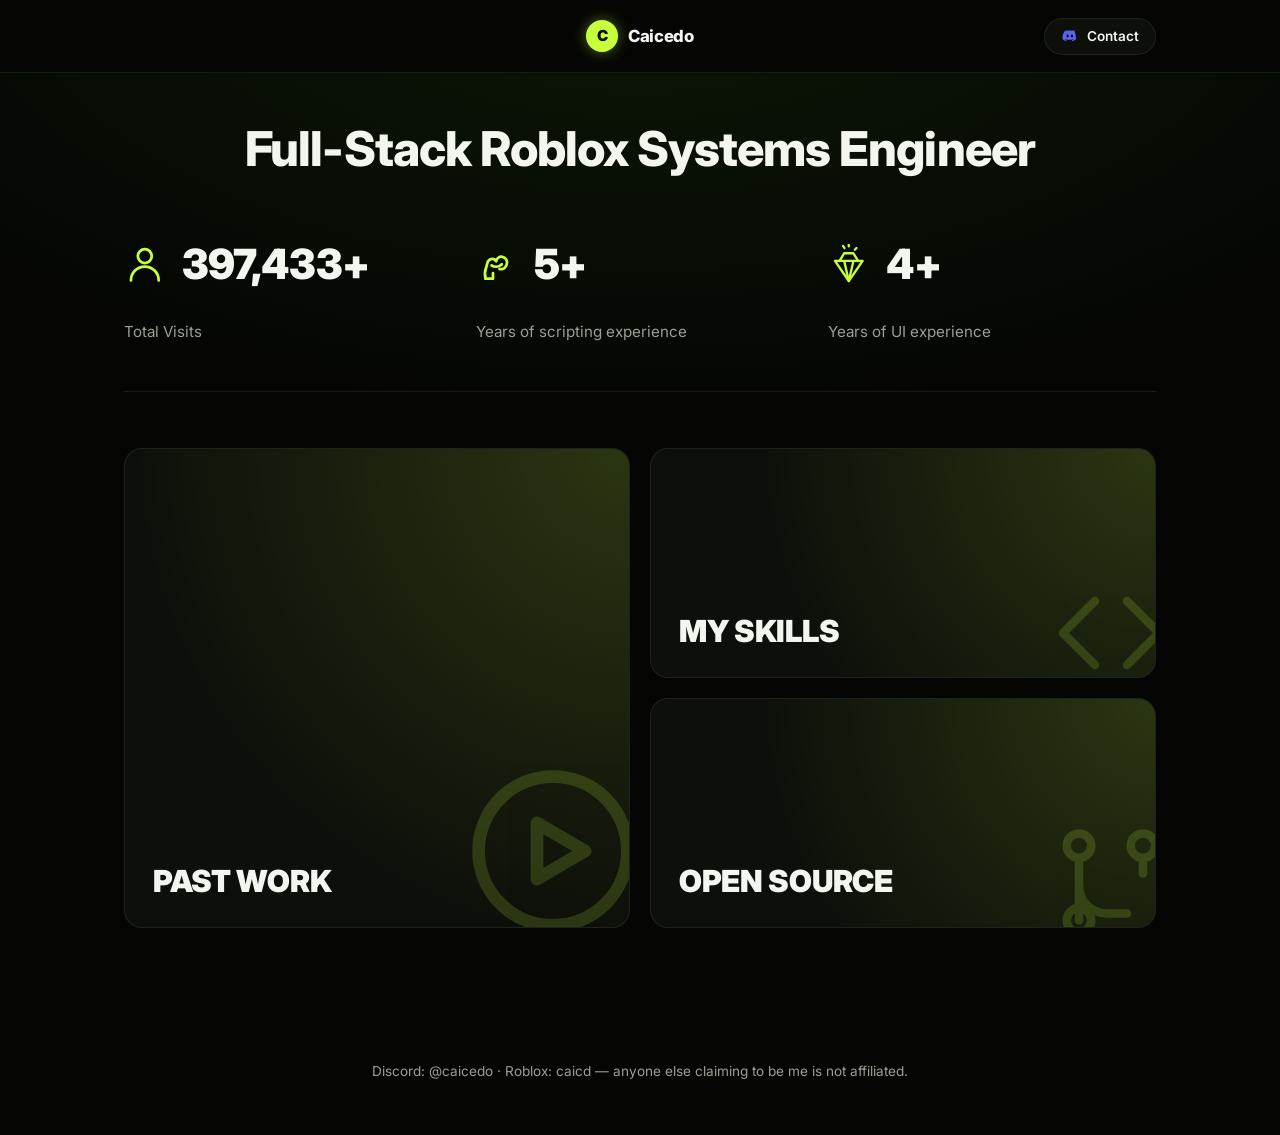
==== index.html @ bf7984fc "Initial commit: portfolio site Static site (plain HTML/CSS/JS) — home, past work, skills, and open s" ====
<!DOCTYPE html>
<html lang="en">
<head>
<meta charset="UTF-8" />
<meta name="viewport" content="width=device-width, initial-scale=1.0" />
<title>Caicedo — Full-Stack Roblox Systems Engineer</title>
<meta name="description" content="Portfolio of a Full-Stack Roblox Systems Engineer — scripting, UI/UX, and open-source roblox-ts systems." />
<link rel="preconnect" href="https://fonts.googleapis.com" />
<link rel="preconnect" href="https://fonts.gstatic.com" crossorigin />
<link href="https://fonts.googleapis.com/css2?family=Inter:wght@400;600;700;800;900&display=swap" rel="stylesheet" />
<link rel="stylesheet" href="css/style.css" />
</head>
<body>
<header class="topbar-wrap">
<div class="topbar">
	<span></span>
	<a href="index.html" class="topbar-brand">
		<span class="topbar-logo" aria-hidden="true">C</span>
		<span class="topbar-name">Caicedo</span>
	</a>
	<button class="discord-btn" data-discord="@caicedo" type="button">
		<svg viewBox="0 0 24 24" fill="currentColor" aria-hidden="true">
			<path d="M20 5.5c-1.4-.7-2.9-1.1-4.5-1.4l-.2.4c1.4.4 2.7 1 3.9 1.8-3.9-1.9-9.5-1.9-13.4 0 1.2-.8 2.5-1.4 3.9-1.8l-.2-.4C7.9 4.4 6.4 4.8 5 5.5 2.5 9.3 1.8 13 2.1 16.6c1.7 1.3 3.4 2 5 2.5l.6-1c-.9-.3-1.8-.8-2.6-1.3.2-.2.4-.3.7-.5 3.5 1.6 7.3 1.6 10.8 0 .2.2.4.3.7.5-.8.5-1.7 1-2.6 1.3l.6 1c1.6-.5 3.3-1.2 5-2.5.4-4.2-.6-7.9-2.3-11.1zM9 14.2c-.9 0-1.6-.9-1.6-1.9 0-1.1.7-1.9 1.6-1.9s1.6.9 1.6 1.9c0 1-.7 1.9-1.6 1.9zm6 0c-.9 0-1.6-.9-1.6-1.9 0-1.1.7-1.9 1.6-1.9s1.6.9 1.6 1.9c0 1-.7 1.9-1.6 1.9z" />
		</svg>
		<span>Contact</span>
		<span class="toast" role="status"></span>
	</button>
</div>
</header>

<main>
	<h1 class="hero-title">Full-Stack Roblox Systems Engineer</h1>

	<section class="stats-row" aria-label="Stats">
		<div class="stat-box">
			<div class="stat-top">
				<span class="stat-icon" aria-hidden="true">
					<svg viewBox="0 0 24 24" fill="none" stroke="currentColor" stroke-width="1.6" stroke-linecap="round" stroke-linejoin="round">
						<circle cx="12" cy="7" r="4"></circle>
						<path d="M4 21c0-4.4 3.6-8 8-8s8 3.6 8 8"></path>
					</svg>
				</span>
				<span class="stat-number" data-target="400000" data-suffix="+">0+</span>
			</div>
			<p class="stat-subtitle">Total Visits</p>
		</div>

		<div class="stat-box">
			<div class="stat-top">
				<span class="stat-icon" aria-hidden="true">
					<svg viewBox="0 0 24 24" fill="none" stroke="currentColor" stroke-width="1.6" stroke-linecap="round" stroke-linejoin="round">
						<path d="M5.5 20c-.6-2.7-.4-4.6.4-6.6.6-1.6.4-3.1 1.6-4.1 1.3-1.1 3.2-.9 4.1.5"></path>
						<path d="M11.6 9.8c.4-1.7 2-2.8 3.7-2.4 2 .4 3.1 2.5 2.4 4.5-.6 1.8-2.3 2.8-4.1 2.6"></path>
						<path d="M9 12.4c1.7 1 4.2 1 5.9-.7"></path>
						<path d="M5.5 20h4.3v-3.2"></path>
					</svg>
				</span>
				<span class="stat-number" data-target="5" data-suffix="+">0+</span>
			</div>
			<p class="stat-subtitle">Years of scripting experience</p>
		</div>

		<div class="stat-box">
			<div class="stat-top">
				<span class="stat-icon" aria-hidden="true">
					<svg viewBox="0 0 24 27" fill="none" stroke="currentColor" stroke-width="1.5" stroke-linecap="round" stroke-linejoin="round">
						<path d="M6 11l3-5h6l3 5"></path>
						<path d="M3 11h18l-9 13z"></path>
						<path d="M9 11l3 13 3-13"></path>
						<path d="M12 0v1.6"></path>
						<path d="M8.3 1.2l.9 1.4"></path>
						<path d="M17 2.6l-1.1 1.1"></path>
					</svg>
				</span>
				<span class="stat-number" data-target="4" data-suffix="+">0+</span>
			</div>
			<p class="stat-subtitle">Years of UI experience</p>
		</div>
	</section>

	<section class="bento" aria-label="Sections">
		<a href="past-work.html" class="bento-cell bento-left">
			<span class="bento-icon" aria-hidden="true">
				<svg viewBox="0 0 24 24" fill="none" stroke="currentColor" stroke-width="1.6" stroke-linecap="round" stroke-linejoin="round">
					<circle cx="12" cy="12" r="9.3"></circle>
					<path d="M10 8.5l6 3.5-6 3.5v-7z"></path>
				</svg>
			</span>
			<span class="bento-body"><span class="bento-title">Past Work</span></span>
		</a>
		<a href="skills.html" class="bento-cell bento-top-right">
			<span class="bento-icon" aria-hidden="true">
				<svg viewBox="0 0 24 24" fill="none" stroke="currentColor" stroke-width="1.6" stroke-linecap="round" stroke-linejoin="round">
					<path d="M9 6L3 12l6 6"></path>
					<path d="M15 6l6 6-6 6"></path>
				</svg>
			</span>
			<span class="bento-body"><span class="bento-title">My Skills</span></span>
		</a>
		<a href="open-source.html" class="bento-cell bento-bottom-right">
			<span class="bento-icon" aria-hidden="true">
				<svg viewBox="0 0 24 24" fill="none" stroke="currentColor" stroke-width="1.6" stroke-linecap="round" stroke-linejoin="round">
					<circle cx="6" cy="5" r="2.3"></circle>
					<circle cx="6" cy="19" r="2.3"></circle>
					<circle cx="18" cy="5" r="2.3"></circle>
					<path d="M6 7.3V19"></path>
					<path d="M6 12.5c0 2.9 2.3 5.2 5.2 5.2H15"></path>
					<path d="M18 7.3v2.9"></path>
				</svg>
			</span>
			<span class="bento-body"><span class="bento-title">Open Source</span></span>
		</a>
	</section>
</main>

<footer class="site-footer">
	<p>Discord: @caicedo · Roblox: caicd — anyone else claiming to be me is not affiliated.</p>
</footer>

<script src="js/main.js"></script>
</body>
</html>
---- css/style.css ----
:root {
	/* Acid-green-on-black identity — deep black base, one loud lime accent. */
	--bg: #050603;
	--bg-alt: #0d100a;
	--bg-alt-2: #151a0f;
	--border: rgba(255, 255, 255, 0.08);
	--text: #f3f5ef;
	--muted: #98a094;
	--accent-rgb: 200, 255, 61;
	--accent: rgb(var(--accent-rgb));
	--accent-soft: rgba(var(--accent-rgb), 0.12);
	--on-accent: #0a0f02;
	--radius: 18px;
	--max-width: 1080px;
}

* {
	box-sizing: border-box;
}

body {
	margin: 0;
	/* Lowkey ambient glow — a dark green fading into the black, not the bright accent. */
	background: radial-gradient(ellipse 1400px 700px at 50% -5%, rgba(16, 36, 10, 0.6), transparent 65%), var(--bg);
	background-attachment: fixed;
	color: var(--text);
	font-family: "Inter", -apple-system, BlinkMacSystemFont, "Segoe UI", Roboto, sans-serif;
	line-height: 1.5;
	-webkit-font-smoothing: antialiased;
}

a {
	color: inherit;
}

img,
svg {
	display: block;
}

button {
	font-family: inherit;
}

/* ---------- Header (sticky — stays visible while scrolling) ---------- */

.topbar-wrap {
	position: sticky;
	top: 0;
	z-index: 100;
	background: var(--bg);
	border-bottom: 1px solid var(--border);
}

.topbar {
	display: grid;
	grid-template-columns: 1fr auto 1fr;
	align-items: center;
	max-width: var(--max-width);
	margin: 0 auto;
	padding: 1.1rem 1.5rem;
	gap: 1rem;
}

.topbar-home {
	justify-self: start;
	display: inline-flex;
	align-items: center;
	gap: 0.4rem;
	text-decoration: none;
	color: var(--muted);
	font-weight: 600;
	font-size: 0.9rem;
	padding: 0.5rem 0.9rem;
	border: 1px solid var(--border);
	border-radius: 999px;
	transition: color 0.15s ease, border-color 0.15s ease;
}

.topbar-home:hover {
	color: var(--text);
	border-color: var(--accent);
}

.topbar-home svg {
	width: 1rem;
	height: 1rem;
}

.topbar-brand {
	justify-self: center;
	display: inline-flex;
	align-items: center;
	gap: 0.6rem;
	text-decoration: none;
}

.topbar-logo {
	width: 2rem;
	height: 2rem;
	border-radius: 50%;
	background: var(--accent);
	color: var(--on-accent);
	display: flex;
	align-items: center;
	justify-content: center;
	font-weight: 900;
	font-size: 0.95rem;
	flex-shrink: 0;
	box-shadow: 0 0 14px rgba(var(--accent-rgb), 0.4);
}

.topbar-name {
	font-weight: 800;
	font-size: 1.05rem;
	letter-spacing: -0.02em;
	white-space: nowrap;
}

.discord-btn {
	justify-self: end;
	display: inline-flex;
	align-items: center;
	gap: 0.5rem;
	background: var(--bg-alt);
	border: 1px solid var(--border);
	color: var(--text);
	padding: 0.55rem 1rem;
	border-radius: 999px;
	cursor: pointer;
	font-weight: 600;
	font-size: 0.85rem;
	transition: border-color 0.15s ease, background 0.15s ease;
	position: relative;
}

.discord-btn:hover {
	border-color: #5865f2;
	background: var(--bg-alt-2);
}

.discord-btn svg {
	width: 1.1rem;
	height: 1.1rem;
	color: #5865f2;
}

.discord-btn .toast {
	position: absolute;
	top: calc(100% + 0.6rem);
	right: 0;
	background: var(--text);
	color: var(--bg);
	font-size: 0.78rem;
	font-weight: 600;
	padding: 0.45rem 0.75rem;
	border-radius: 8px;
	white-space: nowrap;
	opacity: 0;
	pointer-events: none;
	transform: translateY(-4px);
	transition: opacity 0.15s ease, transform 0.15s ease;
}

.discord-btn .toast.show {
	opacity: 1;
	transform: translateY(0);
}

main {
	max-width: var(--max-width);
	margin: 0 auto;
	padding: 1.5rem 1.5rem 5rem;
}

/* ---------- Hero ---------- */

.hero-title {
	text-align: center;
	font-size: clamp(1.8rem, 4.5vw, 3rem);
	font-weight: 800;
	letter-spacing: -0.02em;
	margin: 1rem 0 3rem;
}

.page-title {
	text-align: center;
	font-size: clamp(1.6rem, 4vw, 2.4rem);
	font-weight: 800;
	letter-spacing: -0.02em;
	margin: 1rem 0 0.75rem;
}

.page-intro {
	text-align: center;
	color: var(--muted);
	max-width: 640px;
	margin: 0 auto 3rem;
}

/* ---------- Stat row (no cards — icon/number/subtitle sit directly on the bg) ---------- */

.stats-row {
	display: flex;
	justify-content: space-between;
	gap: 1.5rem;
	margin-bottom: 3.5rem;
	padding-bottom: 2rem;
	border-bottom: 1px solid var(--border);
}

.stat-box {
	flex: 1;
	display: flex;
	flex-direction: column;
	gap: 0.6rem;
	min-width: 0;
}

.stat-top {
	display: flex;
	align-items: center;
	gap: clamp(0.35rem, 2vw, 1rem);
	min-width: 0;
}

.stat-icon {
	color: var(--accent);
	width: clamp(1.8rem, 5vw, 2.6rem);
	height: clamp(1.8rem, 5vw, 2.6rem);
	flex-shrink: 0;
}

.stat-icon svg {
	width: 100%;
	height: 100%;
}

.stat-number {
	font-weight: 900;
	font-size: clamp(1.1rem, 5vw, 2.6rem);
	letter-spacing: -0.02em;
	white-space: nowrap;
	min-width: 0;
}

.stat-subtitle {
	color: var(--muted);
	font-size: clamp(0.75rem, 2vw, 0.95rem);
}

/* ---------- Bento nav grid ---------- */

.bento {
	display: grid;
	grid-template-columns: 1fr 1fr;
	grid-template-rows: 1fr 1fr;
	gap: 1.25rem;
	height: min(60vh, 480px);
}

.bento-cell {
	display: flex;
	flex-direction: column;
	justify-content: flex-end;
	background: var(--bg-alt);
	border: 1px solid var(--border);
	border-radius: var(--radius);
	padding: 1.75rem;
	text-decoration: none;
	color: inherit;
	position: relative;
	overflow: hidden;
	transition: border-color 0.15s ease, transform 0.15s ease, background 0.15s ease;
}

.bento-cell::before {
	content: "";
	position: absolute;
	inset: -30%;
	background: radial-gradient(circle at 82% 18%, rgba(var(--accent-rgb), 0.16), transparent 55%);
	pointer-events: none;
}

.bento-cell:hover {
	border-color: var(--accent);
	background: var(--bg-alt-2);
	transform: translateY(-2px);
}

/* Large decorative glyph, layered low-opacity behind the title — stands in for
   real artwork until photos/GIFs are added. */
.bento-icon {
	position: absolute;
	right: -1.25rem;
	bottom: -1.25rem;
	width: 8rem;
	height: 8rem;
	color: var(--accent);
	opacity: 0.16;
	transition: opacity 0.2s ease, transform 0.2s ease;
	pointer-events: none;
}

.bento-icon svg {
	width: 100%;
	height: 100%;
}

.bento-cell:hover .bento-icon {
	opacity: 0.3;
	transform: scale(1.06) rotate(-4deg);
}

.bento-left .bento-icon {
	width: 12rem;
	height: 12rem;
}

.bento-body {
	position: relative;
	z-index: 1;
}

.bento-left {
	grid-column: 1;
	grid-row: 1 / span 2;
}

.bento-top-right {
	grid-column: 2;
	grid-row: 1;
}

.bento-bottom-right {
	grid-column: 2;
	grid-row: 2;
}

.bento-title {
	font-weight: 900;
	font-size: clamp(1.3rem, 2.6vw, 1.9rem);
	letter-spacing: -0.01em;
	text-transform: uppercase;
	line-height: 1.15;
}

/* ---------- Buttons ---------- */

.btn-row {
	display: flex;
	justify-content: center;
	gap: 1rem;
	flex-wrap: wrap;
}

.btn {
	display: inline-flex;
	align-items: center;
	gap: 0.5rem;
	padding: 0.85rem 1.6rem;
	border-radius: 999px;
	border: 1px solid var(--border);
	background: var(--bg-alt);
	color: var(--text);
	text-decoration: none;
	font-weight: 600;
	font-size: 0.95rem;
	transition: border-color 0.15s ease, background 0.15s ease, transform 0.15s ease;
}

.btn:hover {
	border-color: var(--accent);
	background: var(--bg-alt-2);
	transform: translateY(-1px);
}

.btn-accent {
	background: var(--accent);
	color: var(--on-accent);
	border-color: var(--accent);
}

.btn-accent:hover {
	filter: brightness(0.88);
	box-shadow: 0 0 20px rgba(var(--accent-rgb), 0.35);
}

/* ---------- Disclaimer banner (past work) ---------- */

.disclaimer {
	display: flex;
	align-items: center;
	justify-content: space-between;
	gap: 1.5rem;
	flex-wrap: wrap;
	background: var(--accent-soft);
	border: 1px solid rgba(var(--accent-rgb), 0.25);
	border-radius: var(--radius);
	padding: 1.1rem 1.1rem 1.1rem 1.5rem;
	margin-bottom: 3rem;
}

.disclaimer p {
	margin: 0;
	color: var(--text);
}

.disclaimer-actions {
	display: flex;
	align-items: center;
	gap: 0.75rem;
	flex-shrink: 0;
}

.disclaimer-close {
	appearance: none;
	background: transparent;
	border: 1px solid transparent;
	color: var(--muted);
	width: 2rem;
	height: 2rem;
	border-radius: 50%;
	font-size: 1.1rem;
	line-height: 1;
	cursor: pointer;
	transition: color 0.15s ease, border-color 0.15s ease;
}

.disclaimer-close:hover {
	color: var(--text);
	border-color: var(--border);
}

.disclaimer.hidden {
	display: none;
}

/* ---------- Video embeds (past work) ---------- */

.video-frame {
	position: relative;
	flex: 0 0 42%;
	aspect-ratio: 16 / 9;
	background: #000;
	border-radius: 12px;
	overflow: hidden;
}

.video-frame iframe {
	position: absolute;
	inset: 0;
	width: 100%;
	height: 100%;
	border: 0;
}

/* Smaller, denser grid for lower-priority video demos. */
.video-compact-grid {
	display: grid;
	grid-template-columns: repeat(3, 1fr);
	gap: 1.25rem;
	margin-bottom: 3.5rem;
}

.video-compact-card {
	background: var(--bg-alt);
	border: 1px solid var(--border);
	border-radius: var(--radius);
	overflow: hidden;
}

.video-compact-card .video-frame {
	flex-basis: auto;
	border-radius: 0;
}

.video-compact-meta {
	padding: 1rem 1.1rem 1.2rem;
}

.video-compact-meta h3 {
	margin: 0 0 0.35rem;
	font-size: 0.98rem;
	font-weight: 700;
}

.video-compact-meta p {
	margin: 0;
	color: var(--muted);
	font-size: 0.85rem;
}

/* ---------- Skill cards ---------- */

.skill-grid {
	display: grid;
	grid-template-columns: repeat(3, 1fr);
	gap: 1.5rem;
	margin-bottom: 3.5rem;
}

.skill-card {
	background: var(--bg-alt);
	border: 1px solid var(--border);
	border-radius: var(--radius);
	padding: 1.75rem;
	transition: border-color 0.15s ease, background 0.15s ease, transform 0.15s ease;
}

.skill-card:hover {
	border-color: var(--accent);
	background: var(--bg-alt-2);
	transform: translateY(-2px);
}

.skill-card .skill-emoji {
	font-size: 1.6rem;
	margin-bottom: 0.5rem;
}

.skill-card h2 {
	font-size: 1.15rem;
	margin: 0 0 0.35rem;
}

.skill-caption {
	color: var(--muted);
	font-size: 0.9rem;
	margin: 0 0 1.1rem;
}

.skill-card ul {
	margin: 0;
	padding-left: 1.1rem;
	color: var(--text);
	font-size: 0.92rem;
}

.skill-card li {
	margin-bottom: 0.5rem;
}

.skill-card li:last-child {
	margin-bottom: 0;
}

/* ---------- Open source project cards ---------- */

.project-card {
	display: flex;
	gap: 1.75rem;
	background: var(--bg-alt);
	border: 1px solid var(--border);
	border-radius: var(--radius);
	padding: 2rem;
	margin-bottom: 1.75rem;
}

.project-media {
	flex: 0 0 42%;
	min-width: 0;
	aspect-ratio: 16 / 9;
	align-self: center;
	object-fit: cover;
	border-radius: 12px;
	border: 1px solid var(--border);
	display: block;
}

/* Still-empty media slot (no image yet) — dashed placeholder look. */
.project-media[aria-hidden="true"] {
	border: 1px dashed var(--border);
	background: repeating-linear-gradient(
		135deg,
		rgba(255, 255, 255, 0.02),
		rgba(255, 255, 255, 0.02) 10px,
		rgba(255, 255, 255, 0.05) 10px,
		rgba(255, 255, 255, 0.05) 20px
	);
	display: flex;
	align-items: center;
	justify-content: center;
	color: var(--muted);
	font-size: 0.85rem;
	font-weight: 600;
	text-align: center;
	padding: 1rem;
}

.project-body {
	flex: 1;
	min-width: 0;
}

.project-head {
	display: flex;
	align-items: center;
	justify-content: space-between;
	gap: 1rem;
	flex-wrap: wrap;
	margin-bottom: 0.75rem;
}

.project-head h2,
.project-head h3 {
	margin: 0;
	font-size: 1.4rem;
}

.project-tags {
	display: flex;
	gap: 0.5rem;
	flex-wrap: wrap;
}

/* Tag / chip — used for project tags, video roles, and job tags. A visible pill
   (background + stroke) so it reads as a tag, not plain text. */
.tag {
	display: inline-flex;
	align-items: center;
	font-size: 0.78rem;
	font-weight: 700;
	letter-spacing: 0.01em;
	color: var(--accent);
	background: transparent;
	border: 1px solid rgba(var(--accent-rgb), 0.4);
	border-radius: 999px;
	padding: 0.3rem 0.75rem;
}

.project-desc {
	color: var(--muted);
	margin: 0 0 1.25rem;
	max-width: 65ch;
}

/* ---------- Job cards ("Last Jobs" section) ---------- */

.section-title {
	font-size: clamp(1.3rem, 3vw, 1.8rem);
	font-weight: 800;
	letter-spacing: -0.01em;
	margin: 0 0 1.5rem;
}

.subsection-title {
	font-size: 1.1rem;
	font-weight: 700;
	color: var(--muted);
	letter-spacing: -0.01em;
	margin: 3rem 0 1.25rem;
}

.section-divider {
	border: none;
	border-top: 1px solid var(--border);
	margin: 3.5rem 0;
}

.job-link {
	display: inline-flex;
	align-items: center;
	gap: 0.35rem;
	margin-top: 0.25rem;
	font-size: 0.85rem;
	font-weight: 600;
	color: var(--accent);
	text-decoration: none;
}

.job-link:hover {
	text-decoration: underline;
}

.job-disclaimer {
	margin: 0.25rem 0 0;
	font-size: 0.85rem;
	color: var(--muted);
	font-style: italic;
}

.project-body ul {
	margin: 0 0 1.5rem;
	padding-left: 1.1rem;
	font-size: 0.92rem;
}

.project-body li {
	margin-bottom: 0.4rem;
}

.code-preview {
	background: #020302;
	border: 1px solid var(--border);
	border-radius: 12px;
	padding: 1rem 1.25rem;
	overflow-x: auto;
	margin: 0 0 1.5rem;
}

.code-preview pre {
	margin: 0;
	font-family: "SF Mono", "Fira Code", Menlo, Consolas, monospace;
	font-size: 0.82rem;
	line-height: 1.6;
	color: #d7dbe0;
}

/* ---------- Footer nav ("Now look:") ---------- */

.now-look {
	text-align: center;
	margin-top: 4rem;
	padding-top: 3rem;
	border-top: 1px solid var(--border);
}

.now-look p {
	color: var(--muted);
	font-weight: 700;
	letter-spacing: 0.02em;
	text-transform: uppercase;
	font-size: 0.85rem;
	margin: 0 0 1.25rem;
}

footer.site-footer {
	text-align: center;
	color: var(--muted);
	font-size: 0.85rem;
	padding: 2.5rem 1.5rem;
}

/* ---------- Responsive ---------- */

@media (max-width: 760px) {
	.topbar {
		grid-template-columns: auto 1fr auto;
	}

	.stats-row {
		gap: 1rem;
	}

	.topbar-name {
		display: none;
	}

	.bento {
		grid-template-columns: 1fr;
		grid-template-rows: repeat(3, 160px);
		height: auto;
	}

	.bento-left,
	.bento-top-right,
	.bento-bottom-right {
		grid-column: 1;
	}

	.bento-left {
		grid-row: 1;
	}

	.bento-top-right {
		grid-row: 2;
	}

	.bento-bottom-right {
		grid-row: 3;
	}

	.project-card {
		flex-direction: column;
	}

	.video-frame,
	.project-media {
		flex-basis: auto;
	}

	.skill-grid,
	.video-compact-grid {
		grid-template-columns: 1fr;
	}
}

@media (max-width: 980px) and (min-width: 761px) {
	.video-compact-grid {
		grid-template-columns: repeat(2, 1fr);
	}
}

@media (max-width: 480px) {
	.stats-row {
		gap: 0.6rem;
	}

	.stat-number {
		white-space: normal;
		overflow-wrap: anywhere;
		font-size: clamp(1rem, 7vw, 1.6rem);
		line-height: 1.1;
	}

	.stat-subtitle {
		font-size: 0.68rem;
	}
}
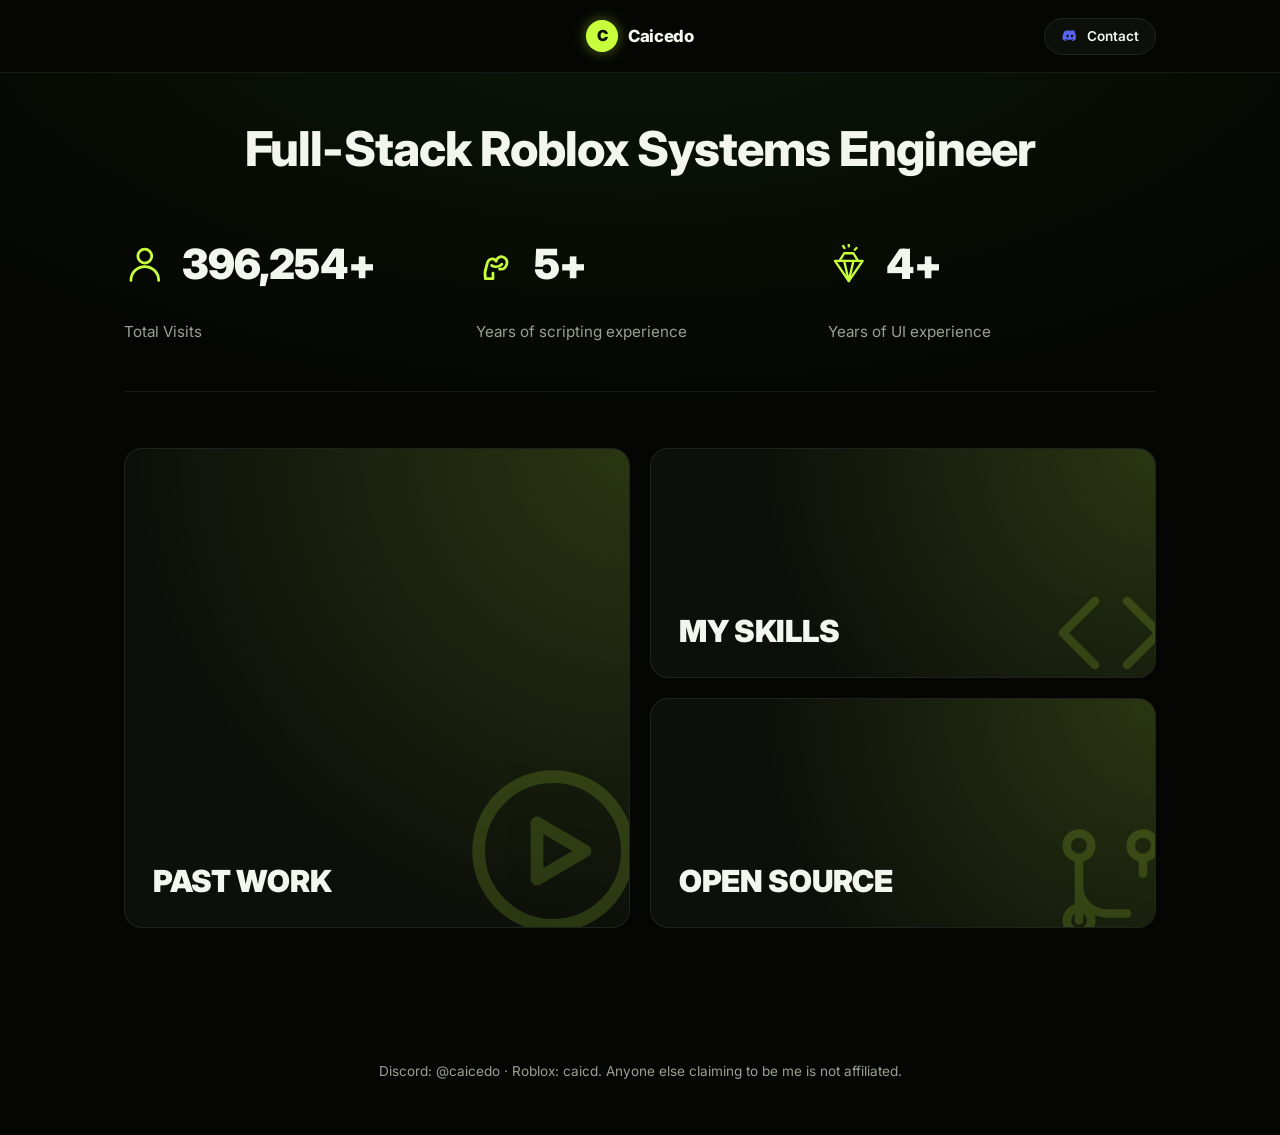
==== commit 47c350d3: "Rewrite captions, drop all em dashes, move Bus Chassis to secondary list" ====
--- a/index.html
+++ b/index.html
@@ -3,8 +3,8 @@
 <head>
 <meta charset="UTF-8" />
 <meta name="viewport" content="width=device-width, initial-scale=1.0" />
-<title>Caicedo — Full-Stack Roblox Systems Engineer</title>
-<meta name="description" content="Portfolio of a Full-Stack Roblox Systems Engineer — scripting, UI/UX, and open-source roblox-ts systems." />
+<title>Caicedo, Full-Stack Roblox Systems Engineer</title>
+<meta name="description" content="Portfolio of a Full-Stack Roblox Systems Engineer, with scripting, UI/UX, and open-source roblox-ts systems." />
 <link rel="preconnect" href="https://fonts.googleapis.com" />
 <link rel="preconnect" href="https://fonts.gstatic.com" crossorigin />
 <link href="https://fonts.googleapis.com/css2?family=Inter:wght@400;600;700;800;900&display=swap" rel="stylesheet" />
@@ -114,7 +114,7 @@
 </main>
 
 <footer class="site-footer">
-	<p>Discord: @caicedo · Roblox: caicd — anyone else claiming to be me is not affiliated.</p>
+	<p>Discord: @caicedo · Roblox: caicd. Anyone else claiming to be me is not affiliated.</p>
 </footer>
 
 <script src="js/main.js"></script>
--- a/css/style.css
+++ b/css/style.css
@@ -1,5 +1,4 @@
 :root {
-	/* Acid-green-on-black identity — deep black base, one loud lime accent. */
 	--bg: #050603;
 	--bg-alt: #0d100a;
 	--bg-alt-2: #151a0f;
@@ -20,7 +19,6 @@
 
 body {
 	margin: 0;
-	/* Lowkey ambient glow — a dark green fading into the black, not the bright accent. */
 	background: radial-gradient(ellipse 1400px 700px at 50% -5%, rgba(16, 36, 10, 0.6), transparent 65%), var(--bg);
 	background-attachment: fixed;
 	color: var(--text);
@@ -41,8 +39,6 @@
 button {
 	font-family: inherit;
 }
-
-/* ---------- Header (sticky — stays visible while scrolling) ---------- */
 
 .topbar-wrap {
 	position: sticky;
@@ -173,8 +169,6 @@
 	padding: 1.5rem 1.5rem 5rem;
 }
 
-/* ---------- Hero ---------- */
-
 .hero-title {
 	text-align: center;
 	font-size: clamp(1.8rem, 4.5vw, 3rem);
@@ -198,8 +192,6 @@
 	margin: 0 auto 3rem;
 }
 
-/* ---------- Stat row (no cards — icon/number/subtitle sit directly on the bg) ---------- */
-
 .stats-row {
 	display: flex;
 	justify-content: space-between;
@@ -248,8 +240,6 @@
 	color: var(--muted);
 	font-size: clamp(0.75rem, 2vw, 0.95rem);
 }
-
-/* ---------- Bento nav grid ---------- */
 
 .bento {
 	display: grid;
@@ -288,8 +278,6 @@
 	transform: translateY(-2px);
 }
 
-/* Large decorative glyph, layered low-opacity behind the title — stands in for
-   real artwork until photos/GIFs are added. */
 .bento-icon {
 	position: absolute;
 	right: -1.25rem;
@@ -345,8 +333,6 @@
 	line-height: 1.15;
 }
 
-/* ---------- Buttons ---------- */
-
 .btn-row {
 	display: flex;
 	justify-content: center;
@@ -385,8 +371,6 @@
 	filter: brightness(0.88);
 	box-shadow: 0 0 20px rgba(var(--accent-rgb), 0.35);
 }
-
-/* ---------- Disclaimer banner (past work) ---------- */
 
 .disclaimer {
 	display: flex;
@@ -436,8 +420,6 @@
 	display: none;
 }
 
-/* ---------- Video embeds (past work) ---------- */
-
 .video-frame {
 	position: relative;
 	flex: 0 0 42%;
@@ -455,7 +437,6 @@
 	border: 0;
 }
 
-/* Smaller, denser grid for lower-priority video demos. */
 .video-compact-grid {
 	display: grid;
 	grid-template-columns: repeat(3, 1fr);
@@ -491,8 +472,6 @@
 	font-size: 0.85rem;
 }
 
-/* ---------- Skill cards ---------- */
-
 .skill-grid {
 	display: grid;
 	grid-template-columns: repeat(3, 1fr);
@@ -544,8 +523,6 @@
 .skill-card li:last-child {
 	margin-bottom: 0;
 }
-
-/* ---------- Open source project cards ---------- */
 
 .project-card {
 	display: flex;
@@ -568,7 +545,6 @@
 	display: block;
 }
 
-/* Still-empty media slot (no image yet) — dashed placeholder look. */
 .project-media[aria-hidden="true"] {
 	border: 1px dashed var(--border);
 	background: repeating-linear-gradient(
@@ -614,8 +590,6 @@
 	flex-wrap: wrap;
 }
 
-/* Tag / chip — used for project tags, video roles, and job tags. A visible pill
-   (background + stroke) so it reads as a tag, not plain text. */
 .tag {
 	display: inline-flex;
 	align-items: center;
@@ -635,8 +609,6 @@
 	max-width: 65ch;
 }
 
-/* ---------- Job cards ("Last Jobs" section) ---------- */
-
 .section-title {
 	font-size: clamp(1.3rem, 3vw, 1.8rem);
 	font-weight: 800;
@@ -707,8 +679,6 @@
 	color: #d7dbe0;
 }
 
-/* ---------- Footer nav ("Now look:") ---------- */
-
 .now-look {
 	text-align: center;
 	margin-top: 4rem;
@@ -732,8 +702,6 @@
 	padding: 2.5rem 1.5rem;
 }
 
-/* ---------- Responsive ---------- */
-
 @media (max-width: 760px) {
 	.topbar {
 		grid-template-columns: auto 1fr auto;
@@ -778,6 +746,8 @@
 	.video-frame,
 	.project-media {
 		flex-basis: auto;
+		width: 100%;
+		align-self: auto;
 	}
 
 	.skill-grid,
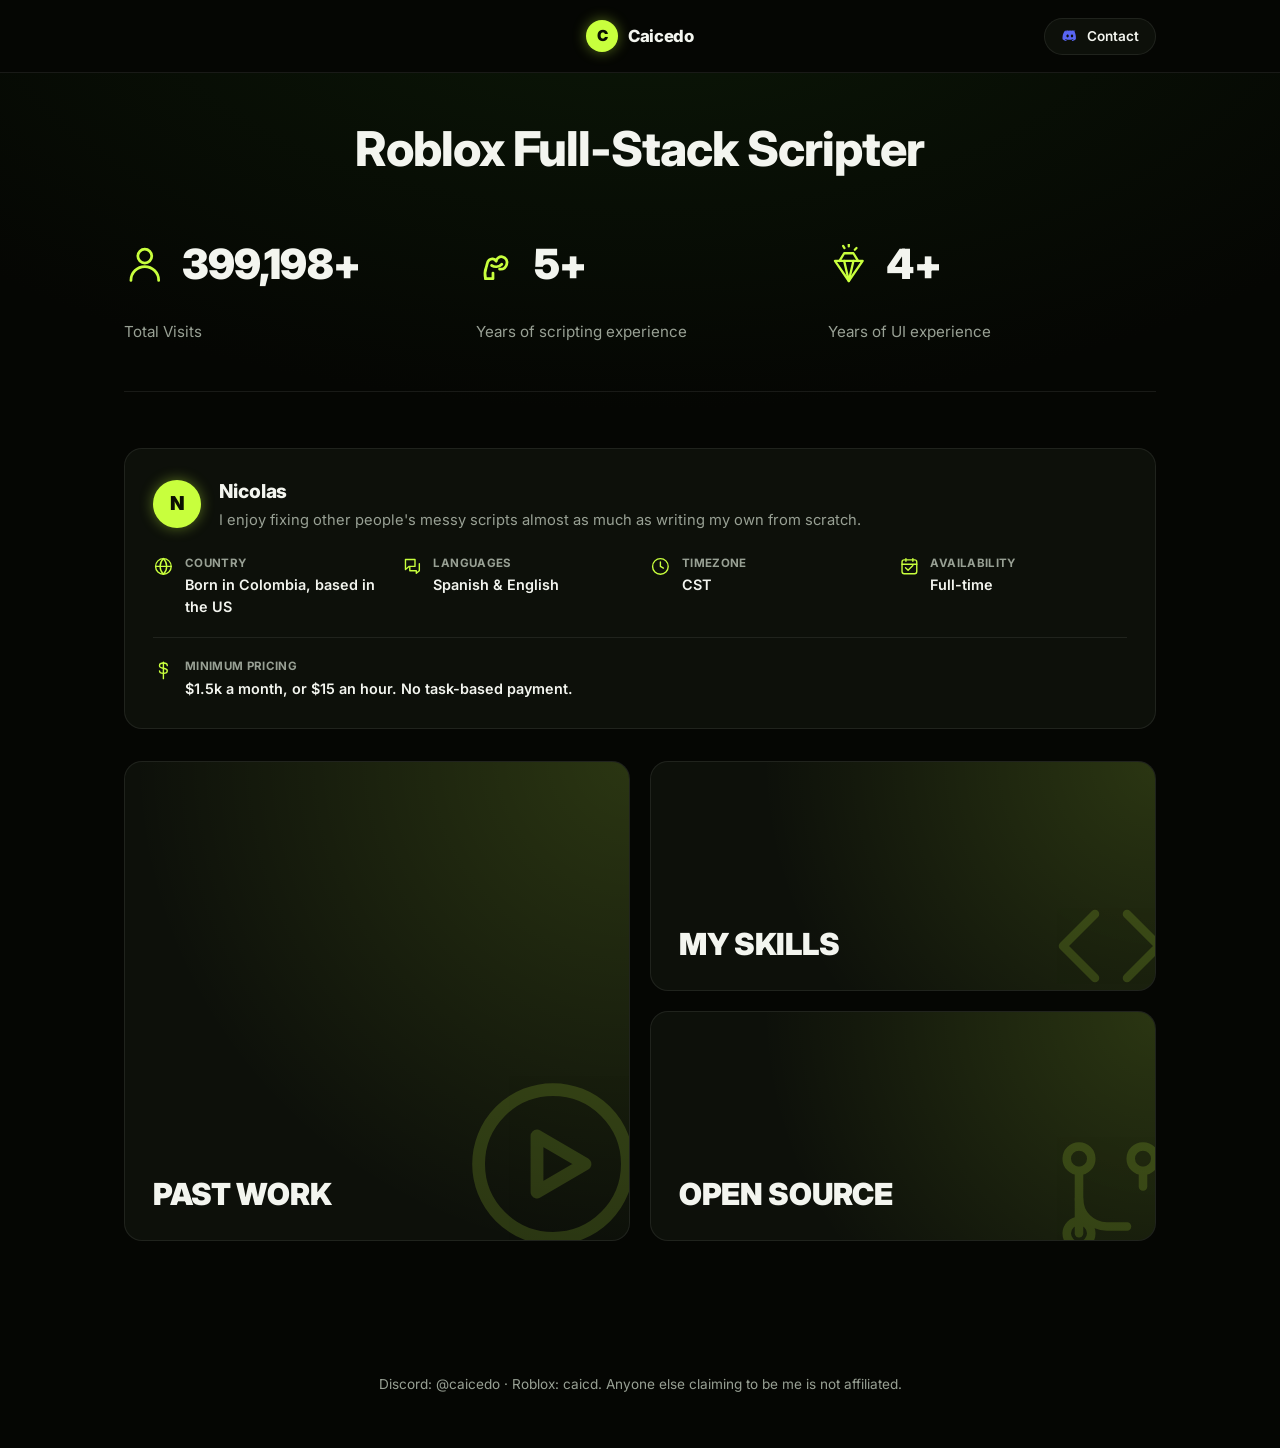
==== commit 928c72e1: "Add profile card, filterable video demos, and trim skills list - Homepage: change hero title to "Rob" ====
--- a/index.html
+++ b/index.html
@@ -29,7 +29,7 @@
 </header>
 
 <main>
-	<h1 class="hero-title">Full-Stack Roblox Systems Engineer</h1>
+	<h1 class="hero-title">Roblox Full-Stack Scripter</h1>
 
 	<section class="stats-row" aria-label="Stats">
 		<div class="stat-box">
@@ -75,6 +75,86 @@
 				<span class="stat-number" data-target="4" data-suffix="+">0+</span>
 			</div>
 			<p class="stat-subtitle">Years of UI experience</p>
+		</div>
+	</section>
+
+	<section class="profile-card" aria-label="Profile">
+		<div class="profile-top">
+			<div class="profile-avatar" aria-hidden="true">N</div>
+			<div class="profile-intro">
+				<h2 class="profile-name">Nicolas</h2>
+				<p class="profile-tagline">I enjoy fixing other people's messy scripts almost as much as writing my own from scratch.</p>
+			</div>
+		</div>
+
+		<div class="profile-grid">
+			<div class="profile-item">
+				<span class="profile-icon" aria-hidden="true">
+					<svg viewBox="0 0 24 24" fill="none" stroke="currentColor" stroke-width="1.6" stroke-linecap="round" stroke-linejoin="round">
+						<circle cx="12" cy="12" r="9"></circle>
+						<path d="M3 12h18"></path>
+						<path d="M12 3c2.5 2.6 3.8 5.7 3.8 9s-1.3 6.4-3.8 9c-2.5-2.6-3.8-5.7-3.8-9s1.3-6.4 3.8-9z"></path>
+					</svg>
+				</span>
+				<div>
+					<p class="profile-label">Country</p>
+					<p class="profile-value">Born in Colombia, based in the US</p>
+				</div>
+			</div>
+
+			<div class="profile-item">
+				<span class="profile-icon" aria-hidden="true">
+					<svg viewBox="0 0 24 24" fill="none" stroke="currentColor" stroke-width="1.6" stroke-linecap="round" stroke-linejoin="round">
+						<path d="M4 4h11v8H8l-4 3.5V4z"></path>
+						<path d="M20 9v8l-3.5 3v-3H9v-4"></path>
+					</svg>
+				</span>
+				<div>
+					<p class="profile-label">Languages</p>
+					<p class="profile-value">Spanish &amp; English</p>
+				</div>
+			</div>
+
+			<div class="profile-item">
+				<span class="profile-icon" aria-hidden="true">
+					<svg viewBox="0 0 24 24" fill="none" stroke="currentColor" stroke-width="1.6" stroke-linecap="round" stroke-linejoin="round">
+						<circle cx="12" cy="12" r="9"></circle>
+						<path d="M12 7v5l3.5 2"></path>
+					</svg>
+				</span>
+				<div>
+					<p class="profile-label">Timezone</p>
+					<p class="profile-value">CST</p>
+				</div>
+			</div>
+
+			<div class="profile-item">
+				<span class="profile-icon" aria-hidden="true">
+					<svg viewBox="0 0 24 24" fill="none" stroke="currentColor" stroke-width="1.6" stroke-linecap="round" stroke-linejoin="round">
+						<rect x="3.5" y="4.5" width="17" height="16" rx="2.5"></rect>
+						<path d="M3.5 9.5h17"></path>
+						<path d="M8 3v3M16 3v3"></path>
+						<path d="M7.5 13.5l3 3 5.5-5.5"></path>
+					</svg>
+				</span>
+				<div>
+					<p class="profile-label">Availability</p>
+					<p class="profile-value">Full-time</p>
+				</div>
+			</div>
+
+			<div class="profile-item profile-item-wide">
+				<span class="profile-icon" aria-hidden="true">
+					<svg viewBox="0 0 24 24" fill="none" stroke="currentColor" stroke-width="1.6" stroke-linecap="round" stroke-linejoin="round">
+						<path d="M12 2.5v19"></path>
+						<path d="M16.5 6.5c0-1.7-2-3-4.5-3s-4.5 1.3-4.5 3 2 2.6 4.5 3 4.5 1.3 4.5 3-2 3-4.5 3-4.5-1.3-4.5-3"></path>
+					</svg>
+				</span>
+				<div>
+					<p class="profile-label">Minimum pricing</p>
+					<p class="profile-value">$1.5k a month, or $15 an hour. No task-based payment.</p>
+				</div>
+			</div>
 		</div>
 	</section>
 
--- a/css/style.css
+++ b/css/style.css
@@ -241,6 +241,96 @@
 	font-size: clamp(0.75rem, 2vw, 0.95rem);
 }
 
+.profile-card {
+	background: var(--bg-alt);
+	border: 1px solid var(--border);
+	border-radius: var(--radius);
+	padding: 1.75rem;
+	margin-bottom: 2rem;
+}
+
+.profile-top {
+	display: flex;
+	align-items: center;
+	gap: 1.1rem;
+	margin-bottom: 1.5rem;
+}
+
+.profile-avatar {
+	flex-shrink: 0;
+	width: 3rem;
+	height: 3rem;
+	border-radius: 50%;
+	background: var(--accent);
+	color: var(--on-accent);
+	display: flex;
+	align-items: center;
+	justify-content: center;
+	font-weight: 900;
+	font-size: 1.2rem;
+	box-shadow: 0 0 14px rgba(var(--accent-rgb), 0.4);
+}
+
+.profile-name {
+	margin: 0 0 0.2rem;
+	font-size: 1.2rem;
+	font-weight: 800;
+	letter-spacing: -0.01em;
+}
+
+.profile-tagline {
+	margin: 0;
+	color: var(--muted);
+	font-size: 0.92rem;
+}
+
+.profile-grid {
+	display: grid;
+	grid-template-columns: repeat(4, 1fr);
+	gap: 1.25rem;
+}
+
+.profile-item {
+	display: flex;
+	align-items: flex-start;
+	gap: 0.7rem;
+	min-width: 0;
+}
+
+.profile-item-wide {
+	grid-column: span 4;
+	padding-top: 1.25rem;
+	border-top: 1px solid var(--border);
+}
+
+.profile-icon {
+	flex-shrink: 0;
+	width: 1.3rem;
+	height: 1.3rem;
+	color: var(--accent);
+	margin-top: 0.1rem;
+}
+
+.profile-icon svg {
+	width: 100%;
+	height: 100%;
+}
+
+.profile-label {
+	margin: 0 0 0.15rem;
+	color: var(--muted);
+	font-size: 0.72rem;
+	font-weight: 700;
+	text-transform: uppercase;
+	letter-spacing: 0.03em;
+}
+
+.profile-value {
+	margin: 0;
+	font-size: 0.9rem;
+	font-weight: 600;
+}
+
 .bento {
 	display: grid;
 	grid-template-columns: 1fr 1fr;
@@ -437,6 +527,38 @@
 	border: 0;
 }
 
+.filter-row {
+	display: flex;
+	justify-content: center;
+	gap: 0.75rem;
+	flex-wrap: wrap;
+	margin-bottom: 2.5rem;
+}
+
+.filter-btn {
+	appearance: none;
+	padding: 0.6rem 1.4rem;
+	border-radius: 999px;
+	border: 1px solid var(--border);
+	background: var(--bg-alt);
+	color: var(--muted);
+	font-weight: 700;
+	font-size: 0.85rem;
+	cursor: pointer;
+	transition: border-color 0.15s ease, background 0.15s ease, color 0.15s ease;
+}
+
+.filter-btn:hover {
+	border-color: var(--accent);
+	color: var(--text);
+}
+
+.filter-btn.is-active {
+	background: var(--accent);
+	color: var(--on-accent);
+	border-color: var(--accent);
+}
+
 .video-compact-grid {
 	display: grid;
 	grid-template-columns: repeat(3, 1fr);
@@ -754,6 +876,14 @@
 	.video-compact-grid {
 		grid-template-columns: 1fr;
 	}
+
+	.profile-grid {
+		grid-template-columns: 1fr 1fr;
+	}
+
+	.profile-item-wide {
+		grid-column: span 2;
+	}
 }
 
 @media (max-width: 980px) and (min-width: 761px) {
@@ -777,4 +907,17 @@
 	.stat-subtitle {
 		font-size: 0.68rem;
 	}
-}
+
+	.profile-grid {
+		grid-template-columns: 1fr;
+	}
+
+	.profile-item-wide {
+		grid-column: span 1;
+	}
+
+	.profile-top {
+		flex-direction: column;
+		align-items: flex-start;
+	}
+}
